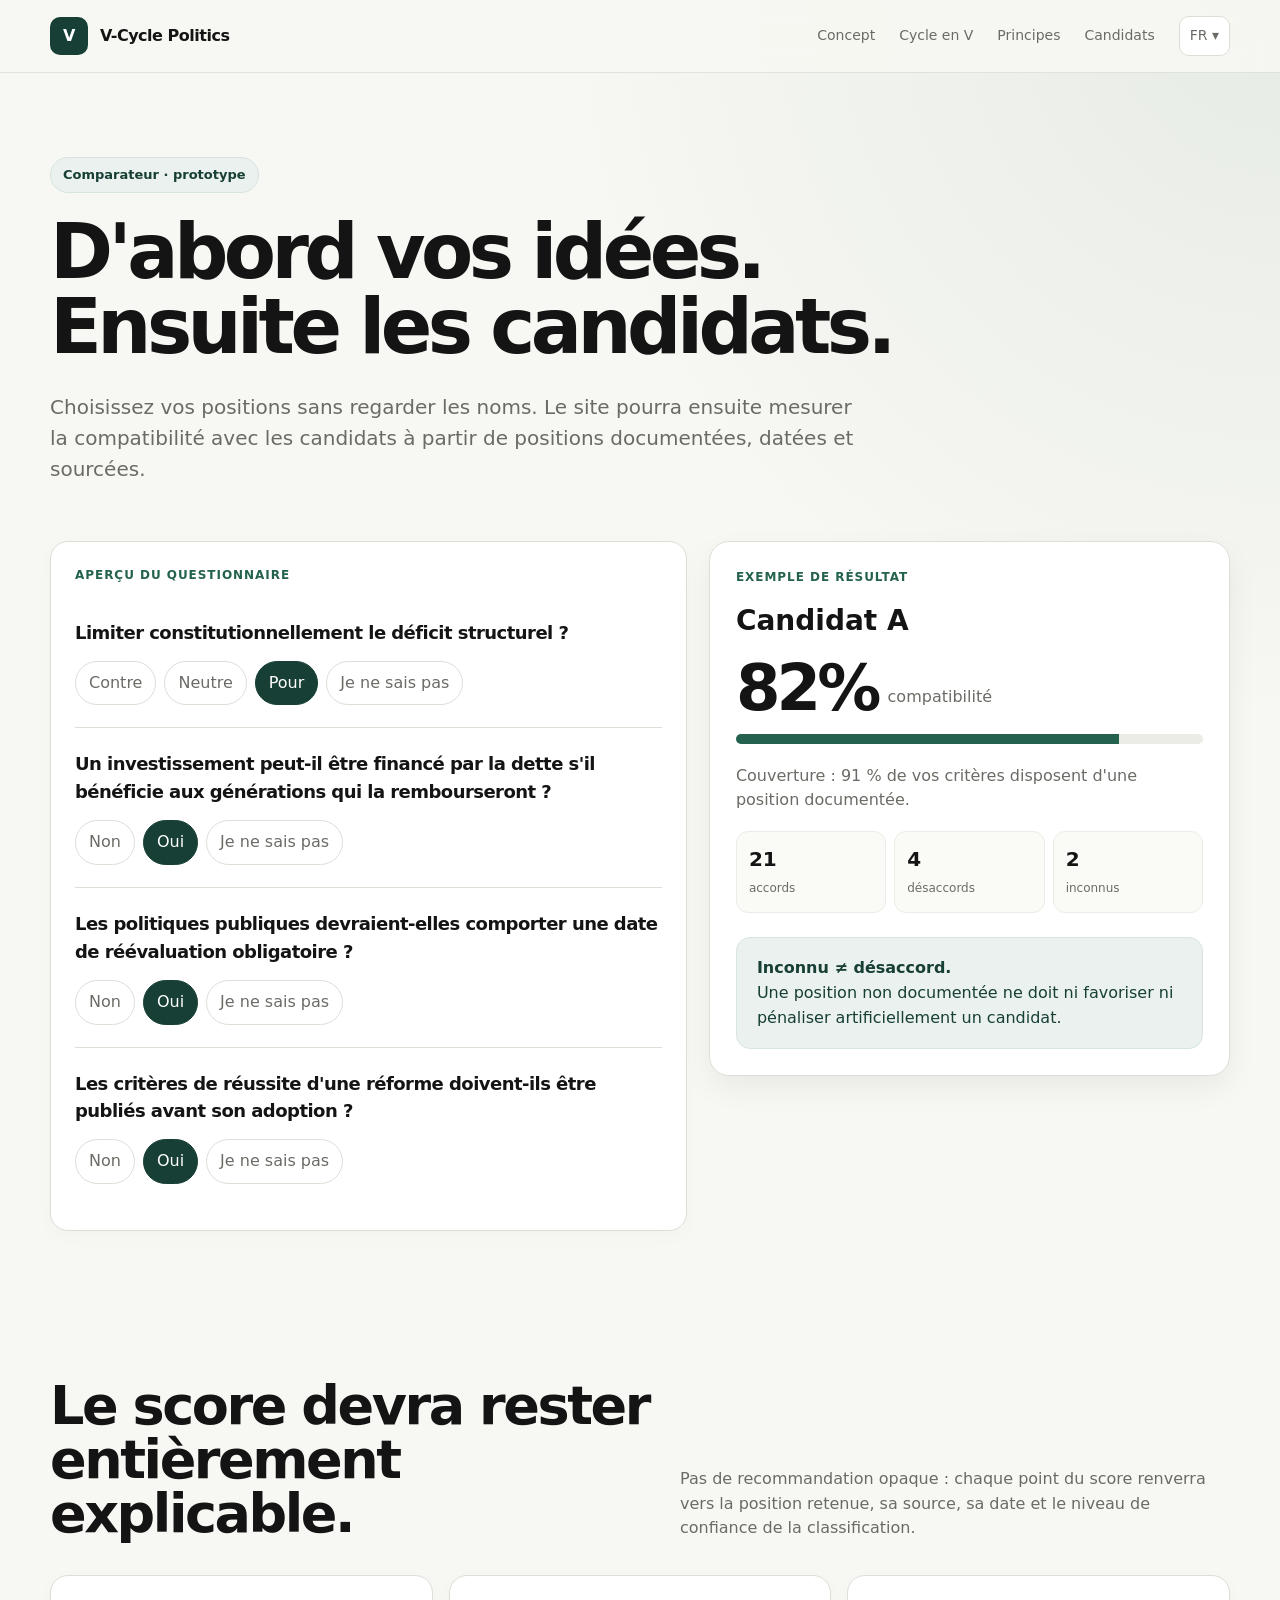
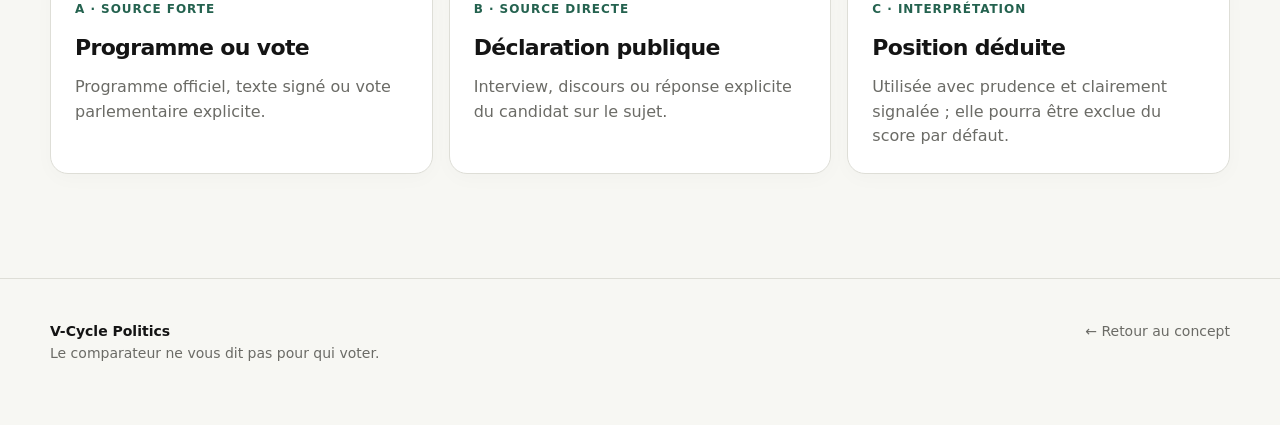
==== compare/index.html @ 28e4c964 "Add candidate comparison page" ====
<!doctype html>
<html lang="fr">
<head>
  <meta charset="utf-8">
  <meta name="viewport" content="width=device-width, initial-scale=1">
  <title>Comparer les candidats — V-Cycle Politics</title>
  <meta name="description" content="Choisissez d'abord vos idées, puis comparez-les aux positions documentées des candidats.">
  <link rel="stylesheet" href="../assets/styles.css">
</head>
<body>
  <header>
    <div class="wrap">
      <nav>
        <a class="brand" href="../"><span class="logo">V</span><span>V-Cycle Politics</span></a>
        <div class="links">
          <a href="../#concept">Concept</a>
          <a href="../#cycle">Cycle en V</a>
          <a href="../#principes">Principes</a>
          <a href="./" aria-current="page">Candidats</a>
          <a class="lang" href="#" aria-label="Langue actuelle : français">FR ▾</a>
        </div>
      </nav>
    </div>
  </header>

  <main>
    <div class="wrap">
      <section class="page-head">
        <div class="eyebrow">Comparateur · prototype</div>
        <h1>D'abord vos idées.<br>Ensuite les candidats.</h1>
        <p class="lede">Choisissez vos positions sans regarder les noms. Le site pourra ensuite mesurer la compatibilité avec les candidats à partir de positions documentées, datées et sourcées.</p>
      </section>

      <section style="padding-top:20px">
        <div class="matcher">
          <div class="card">
            <div class="kicker">APERÇU DU QUESTIONNAIRE</div>

            <div class="question">
              <h3>Limiter constitutionnellement le déficit structurel ?</h3>
              <div class="choices">
                <button class="choice">Contre</button>
                <button class="choice">Neutre</button>
                <button class="choice selected">Pour</button>
                <button class="choice">Je ne sais pas</button>
              </div>
            </div>

            <div class="question">
              <h3>Un investissement peut-il être financé par la dette s'il bénéficie aux générations qui la rembourseront ?</h3>
              <div class="choices">
                <button class="choice">Non</button>
                <button class="choice selected">Oui</button>
                <button class="choice">Je ne sais pas</button>
              </div>
            </div>

            <div class="question">
              <h3>Les politiques publiques devraient-elles comporter une date de réévaluation obligatoire ?</h3>
              <div class="choices">
                <button class="choice">Non</button>
                <button class="choice selected">Oui</button>
                <button class="choice">Je ne sais pas</button>
              </div>
            </div>

            <div class="question">
              <h3>Les critères de réussite d'une réforme doivent-ils être publiés avant son adoption ?</h3>
              <div class="choices">
                <button class="choice">Non</button>
                <button class="choice selected">Oui</button>
                <button class="choice">Je ne sais pas</button>
              </div>
            </div>
          </div>

          <aside class="candidate">
            <div class="kicker">EXEMPLE DE RÉSULTAT</div>
            <h3 style="font-size:28px;margin:0;">Candidat A</h3>
            <div class="score"><strong>82%</strong><span>compatibilité</span></div>
            <div class="bar"><div></div></div>
            <p style="color:var(--muted);margin:0 0 18px;">Couverture : 91 % de vos critères disposent d'une position documentée.</p>
            <div class="stats">
              <div class="stat"><strong>21</strong><span>accords</span></div>
              <div class="stat"><strong>4</strong><span>désaccords</span></div>
              <div class="stat"><strong>2</strong><span>inconnus</span></div>
            </div>
            <div class="notice"><strong>Inconnu ≠ désaccord.</strong><br>Une position non documentée ne doit ni favoriser ni pénaliser artificiellement un candidat.</div>
          </aside>
        </div>
      </section>

      <section>
        <div class="section-head">
          <h2>Le score devra rester<br>entièrement explicable.</h2>
          <p>Pas de recommandation opaque : chaque point du score renverra vers la position retenue, sa source, sa date et le niveau de confiance de la classification.</p>
        </div>
        <div class="problems">
          <article class="card"><div class="kicker">A · Source forte</div><h3>Programme ou vote</h3><p>Programme officiel, texte signé ou vote parlementaire explicite.</p></article>
          <article class="card"><div class="kicker">B · Source directe</div><h3>Déclaration publique</h3><p>Interview, discours ou réponse explicite du candidat sur le sujet.</p></article>
          <article class="card"><div class="kicker">C · Interprétation</div><h3>Position déduite</h3><p>Utilisée avec prudence et clairement signalée ; elle pourra être exclue du score par défaut.</p></article>
        </div>
      </section>
    </div>
  </main>

  <footer>
    <div class="wrap footer-grid">
      <div><strong style="color:var(--text)">V-Cycle Politics</strong><br>Le comparateur ne vous dit pas pour qui voter.</div>
      <div><a href="../">← Retour au concept</a></div>
    </div>
  </footer>

  <script src="../assets/site.js"></script>
</body>
</html>
---- assets/styles.css ----
:root {
  --bg: #f7f7f3;
  --surface: #ffffff;
  --text: #141414;
  --muted: #6b6b66;
  --line: #deded7;
  --accent: #173f35;
  --accent-2: #24624f;
  --soft: #eaf1ee;
  --max: 1180px;
  --radius: 18px;
  --shadow: 0 12px 30px rgba(0,0,0,.06);
}
* { box-sizing: border-box; }
html { scroll-behavior: smooth; }
body {
  margin: 0;
  font-family: Inter, ui-sans-serif, system-ui, -apple-system, BlinkMacSystemFont, "Segoe UI", sans-serif;
  background: radial-gradient(circle at top right, rgba(36,98,79,.08), transparent 30%), var(--bg);
  color: var(--text);
  line-height: 1.55;
}
a { color: inherit; text-decoration: none; }
button { font: inherit; }
.wrap { width: min(var(--max), calc(100% - 40px)); margin: 0 auto; }
header { position: sticky; top: 0; z-index: 20; backdrop-filter: blur(14px); background: rgba(247,247,243,.88); border-bottom: 1px solid rgba(222,222,215,.8); }
nav { min-height: 72px; display: flex; align-items: center; justify-content: space-between; gap: 24px; }
.brand { display: flex; align-items: center; gap: 12px; font-weight: 760; letter-spacing: -.03em; }
.logo { width: 38px; height: 38px; border-radius: 10px; background: var(--accent); color: white; display: grid; place-items: center; font-size: 16px; font-weight: 800; }
.links { display: flex; gap: 24px; align-items: center; color: var(--muted); font-size: 14px; }
.links a:hover { color: var(--text); }
.lang { border: 1px solid var(--line); background: var(--surface); padding: 8px 10px; border-radius: 10px; color: var(--muted); }
.hero { padding: 92px 0 62px; display: grid; grid-template-columns: 1.05fr .95fr; gap: 70px; align-items: center; }
.eyebrow { display: inline-flex; align-items: center; gap: 9px; background: var(--soft); color: var(--accent); border: 1px solid #d7e5df; border-radius: 999px; padding: 7px 12px; font-size: 13px; font-weight: 700; margin-bottom: 22px; }
h1 { margin: 0; font-size: clamp(46px, 7vw, 82px); line-height: .98; letter-spacing: -.06em; max-width: 850px; }
.hero p, .lede { margin: 28px 0 0; font-size: 20px; color: var(--muted); max-width: 700px; }
.cta-row { margin-top: 34px; display: flex; flex-wrap: wrap; gap: 12px; }
.btn { display: inline-flex; align-items: center; justify-content: center; gap: 8px; padding: 13px 18px; border-radius: 12px; border: 1px solid var(--line); background: var(--surface); font-weight: 700; cursor: pointer; }
.btn.primary { background: var(--accent); color: #fff; border-color: var(--accent); }
.hero-card, .candidate { background: var(--surface); border: 1px solid var(--line); border-radius: 26px; padding: 26px; box-shadow: var(--shadow); }
.hero-card .top { display: flex; justify-content: space-between; gap: 16px; margin-bottom: 18px; color: var(--muted); font-size: 13px; }
.mini-flow { display: grid; gap: 9px; }
.flow-step { display: flex; align-items: center; gap: 12px; padding: 13px 14px; border-radius: 12px; background: #fafaf7; border: 1px solid #ecece6; }
.num { width: 28px; height: 28px; border-radius: 8px; display: grid; place-items: center; font-size: 12px; font-weight: 800; background: var(--soft); color: var(--accent); flex: 0 0 auto; }
section { padding: 74px 0; }
.section-head { display: flex; align-items: end; justify-content: space-between; gap: 30px; margin-bottom: 34px; }
.section-head h2 { margin: 0; font-size: clamp(34px, 5vw, 54px); line-height: 1; letter-spacing: -.045em; }
.section-head p { margin: 0; color: var(--muted); max-width: 550px; }
.problems { display: grid; grid-template-columns: repeat(3, 1fr); gap: 16px; }
.card { background: var(--surface); border: 1px solid var(--line); border-radius: var(--radius); padding: 24px; box-shadow: 0 5px 20px rgba(0,0,0,.025); }
.card .kicker, .kicker { color: var(--accent-2); font-size: 12px; font-weight: 800; text-transform: uppercase; letter-spacing: .08em; margin-bottom: 12px; }
.card h3 { margin: 0 0 10px; font-size: 22px; letter-spacing: -.03em; }
.card p { color: var(--muted); margin: 0; }
.vcycle { position: relative; min-height: 560px; background: var(--surface); border: 1px solid var(--line); border-radius: 28px; padding: 34px; overflow: hidden; box-shadow: var(--shadow); }
.v-grid { position: relative; z-index: 2; display: grid; grid-template-columns: 1fr 180px 1fr; gap: 22px; min-height: 470px; align-items: stretch; }
.side { display: flex; flex-direction: column; justify-content: space-between; gap: 12px; }
.vc-step { border: 1px solid var(--line); border-radius: 14px; padding: 16px 18px; background: #fbfbf8; cursor: pointer; transition: .16s ease; }
.vc-step:hover, .vc-step.active { transform: translateY(-2px); border-color: #a8c7bc; background: var(--soft); }
.vc-step small { display: block; color: var(--muted); margin-bottom: 3px; }
.vc-step strong { font-size: 17px; }
.center { display: grid; place-items: center; position: relative; }
.center::before, .center::after { content: ""; position: absolute; width: 1px; height: 185px; background: #b9c9c3; }
.center::before { transform: rotate(28deg) translate(-42px, 20px); top: 16px; }
.center::after { transform: rotate(-28deg) translate(42px, 20px); top: 16px; }
.implementation { width: 150px; height: 150px; border-radius: 50%; background: var(--accent); color: #fff; display: grid; place-items: center; text-align: center; padding: 18px; font-weight: 800; box-shadow: 0 16px 40px rgba(23,63,53,.22); z-index: 3; }
.vc-detail { margin-top: 22px; border-top: 1px solid var(--line); padding-top: 22px; color: var(--muted); min-height: 70px; }
.principles { display: grid; grid-template-columns: repeat(2, 1fr); gap: 14px; }
.principle { background: var(--surface); border: 1px solid var(--line); border-radius: 16px; padding: 20px; display: grid; grid-template-columns: 58px 1fr; gap: 16px; }
.pid { height: 44px; border-radius: 11px; background: var(--soft); color: var(--accent); font-weight: 800; display: grid; place-items: center; }
.principle h3 { margin: 1px 0 6px; font-size: 19px; }
.principle p { margin: 0; color: var(--muted); }
.principle-quote { margin-top: 24px; padding: 22px; border-left: 4px solid var(--accent); background: var(--soft); border-radius: 0 14px 14px 0; font-size: 18px; font-weight: 650; }
.compare-cta { background: var(--accent); color: white; border-radius: 28px; padding: 46px; display: grid; grid-template-columns: 1fr auto; gap: 30px; align-items: center; }
.compare-cta h2 { margin: 0 0 10px; font-size: clamp(32px, 5vw, 50px); line-height: 1; letter-spacing: -.045em; }
.compare-cta p { margin: 0; color: rgba(255,255,255,.75); max-width: 700px; }
.compare-cta .btn { background: white; color: var(--accent); border-color: white; }
.page-head { padding: 84px 0 36px; }
.page-head h1 { font-size: clamp(44px, 7vw, 76px); }
.page-head .lede { max-width: 820px; }
.matcher { display: grid; grid-template-columns: 1.1fr .9fr; gap: 22px; }
.question { padding: 22px 0; border-bottom: 1px solid var(--line); }
.question:first-child { padding-top: 4px; }
.question:last-child { border-bottom: 0; }
.question h3 { margin: 0 0 14px; font-size: 18px; }
.choices { display: flex; flex-wrap: wrap; gap: 8px; }
.choice { border: 1px solid var(--line); background: #fff; border-radius: 999px; padding: 9px 13px; cursor: pointer; color: var(--muted); }
.choice.selected { background: var(--accent); border-color: var(--accent); color: white; }
.candidate { position: sticky; top: 98px; height: fit-content; border-radius: 20px; }
.score { display: flex; align-items: end; gap: 10px; margin: 18px 0 8px; }
.score strong { font-size: 64px; line-height: .9; letter-spacing: -.06em; }
.score span { color: var(--muted); margin-bottom: 8px; }
.bar { height: 10px; border-radius: 999px; background: #ecece7; overflow: hidden; margin: 16px 0 20px; }
.bar > div { width: 82%; height: 100%; background: var(--accent-2); }
.stats { display: grid; grid-template-columns: repeat(3, 1fr); gap: 8px; }
.stat { background: #fafaf7; border: 1px solid #ecece6; border-radius: 12px; padding: 12px; }
.stat strong { display: block; font-size: 20px; }
.stat span { color: var(--muted); font-size: 12px; }
.notice { margin-top: 24px; padding: 18px 20px; border: 1px solid #d7e5df; background: var(--soft); border-radius: 14px; color: var(--accent); }
footer { padding: 42px 0 60px; border-top: 1px solid var(--line); color: var(--muted); font-size: 14px; margin-top: 30px; }
.footer-grid { display: flex; align-items: start; justify-content: space-between; gap: 24px; }
@media (max-width: 900px) {
  .hero, .matcher, .problems, .principles, .compare-cta { grid-template-columns: 1fr; }
  .links a:not(.lang) { display: none; }
  .v-grid { grid-template-columns: 1fr; }
  .center { min-height: 180px; }
  .center::before, .center::after { display: none; }
  .candidate { position: static; }
}
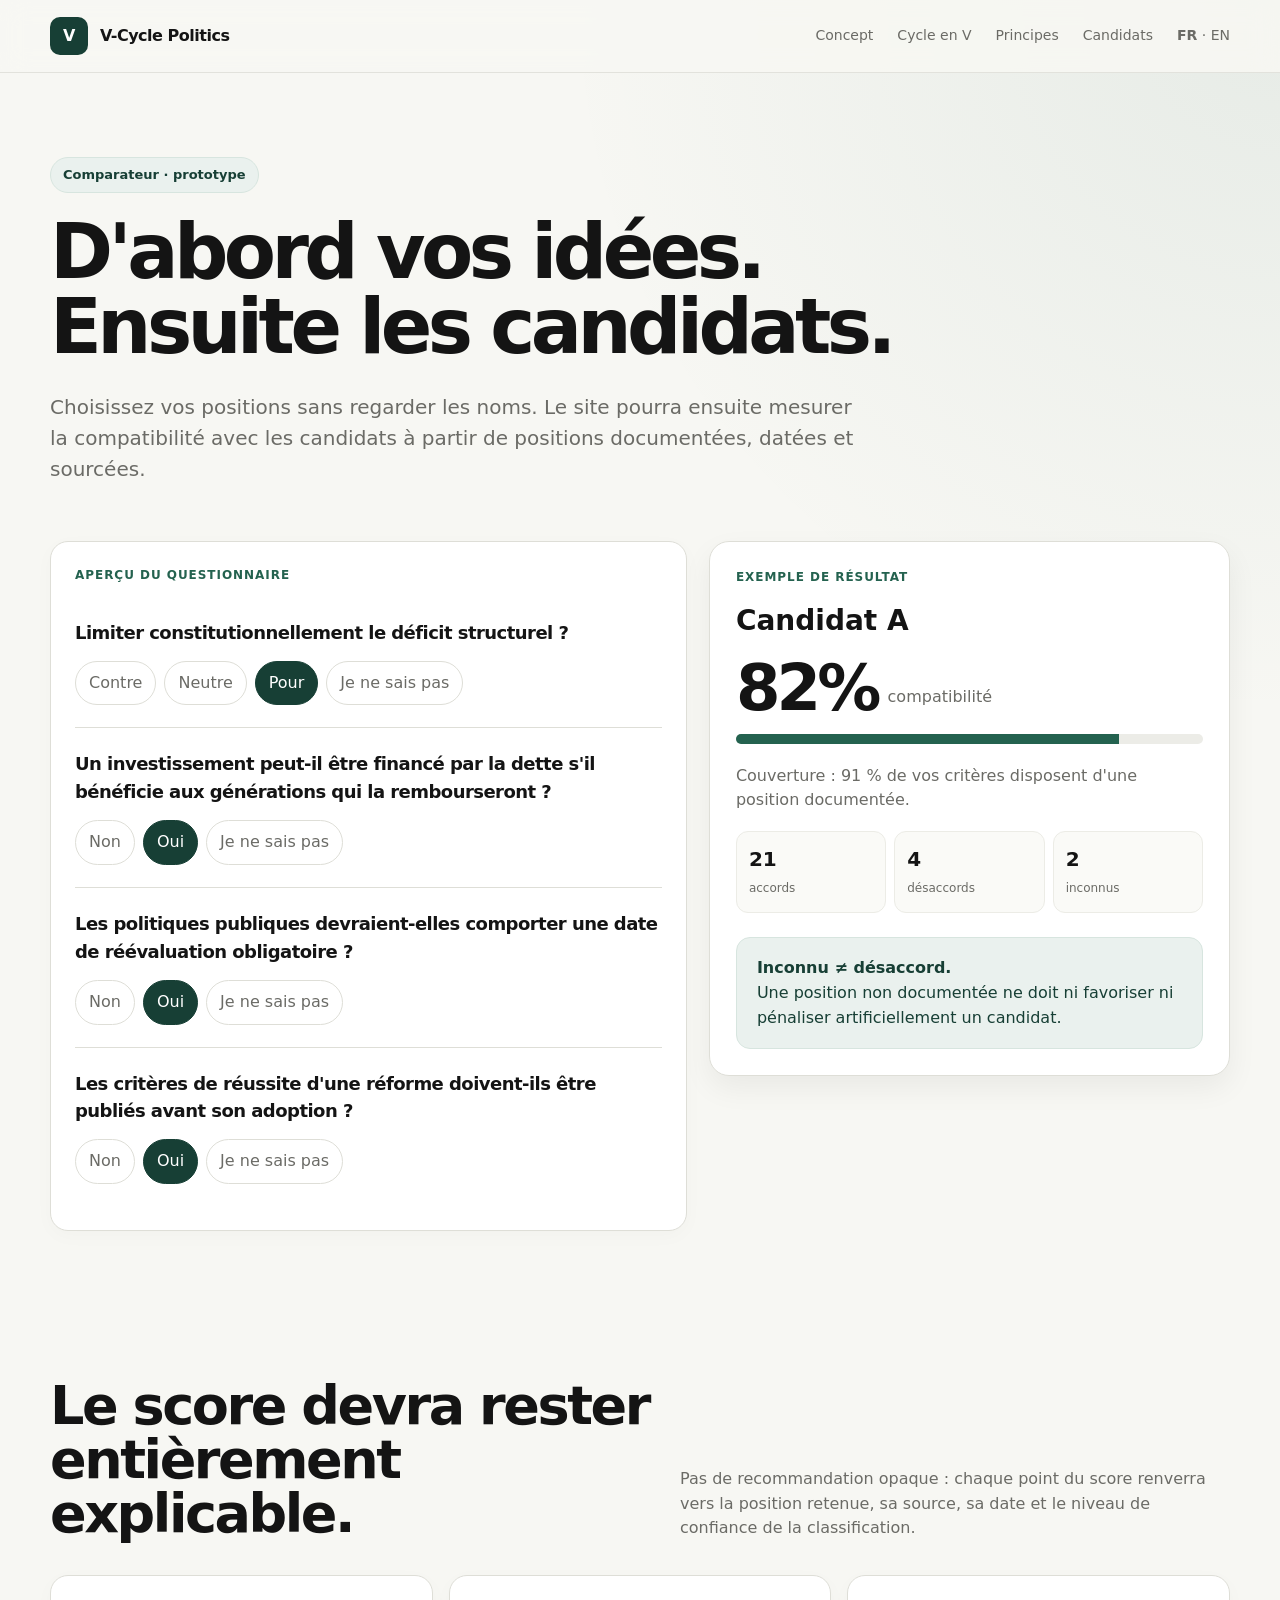
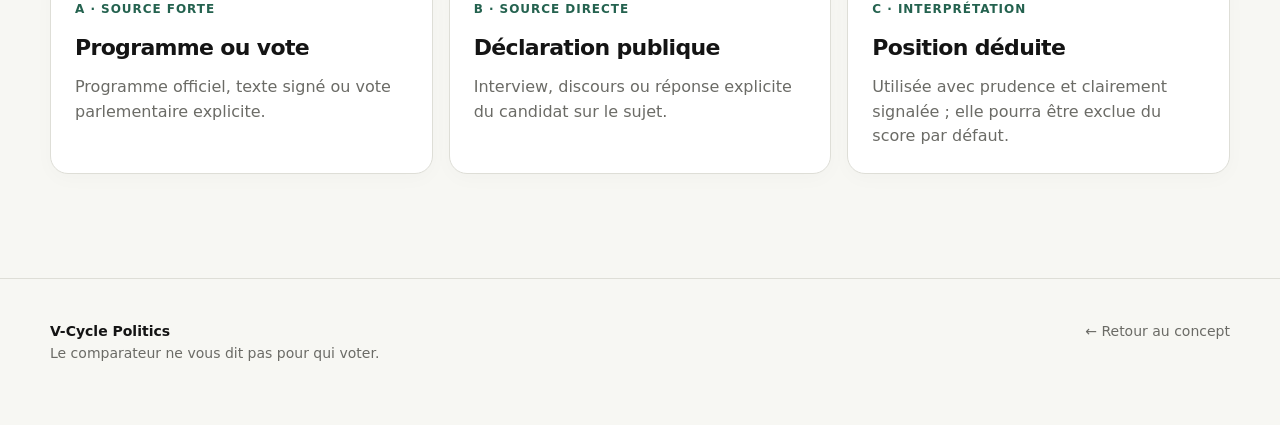
==== commit c2d3771d: "Fix French language switch on comparison page" ====
--- a/compare/index.html
+++ b/compare/index.html
@@ -17,7 +17,7 @@
           <a href="../#cycle">Cycle en V</a>
           <a href="../#principes">Principes</a>
           <a href="./" aria-current="page">Candidats</a>
-          <a class="lang" href="#" aria-label="Langue actuelle : français">FR ▾</a>
+          <span class="lang-switch"><strong>FR</strong> · <a href="../en/compare/" hreflang="en" lang="en">EN</a></span>
         </div>
       </nav>
     </div>
